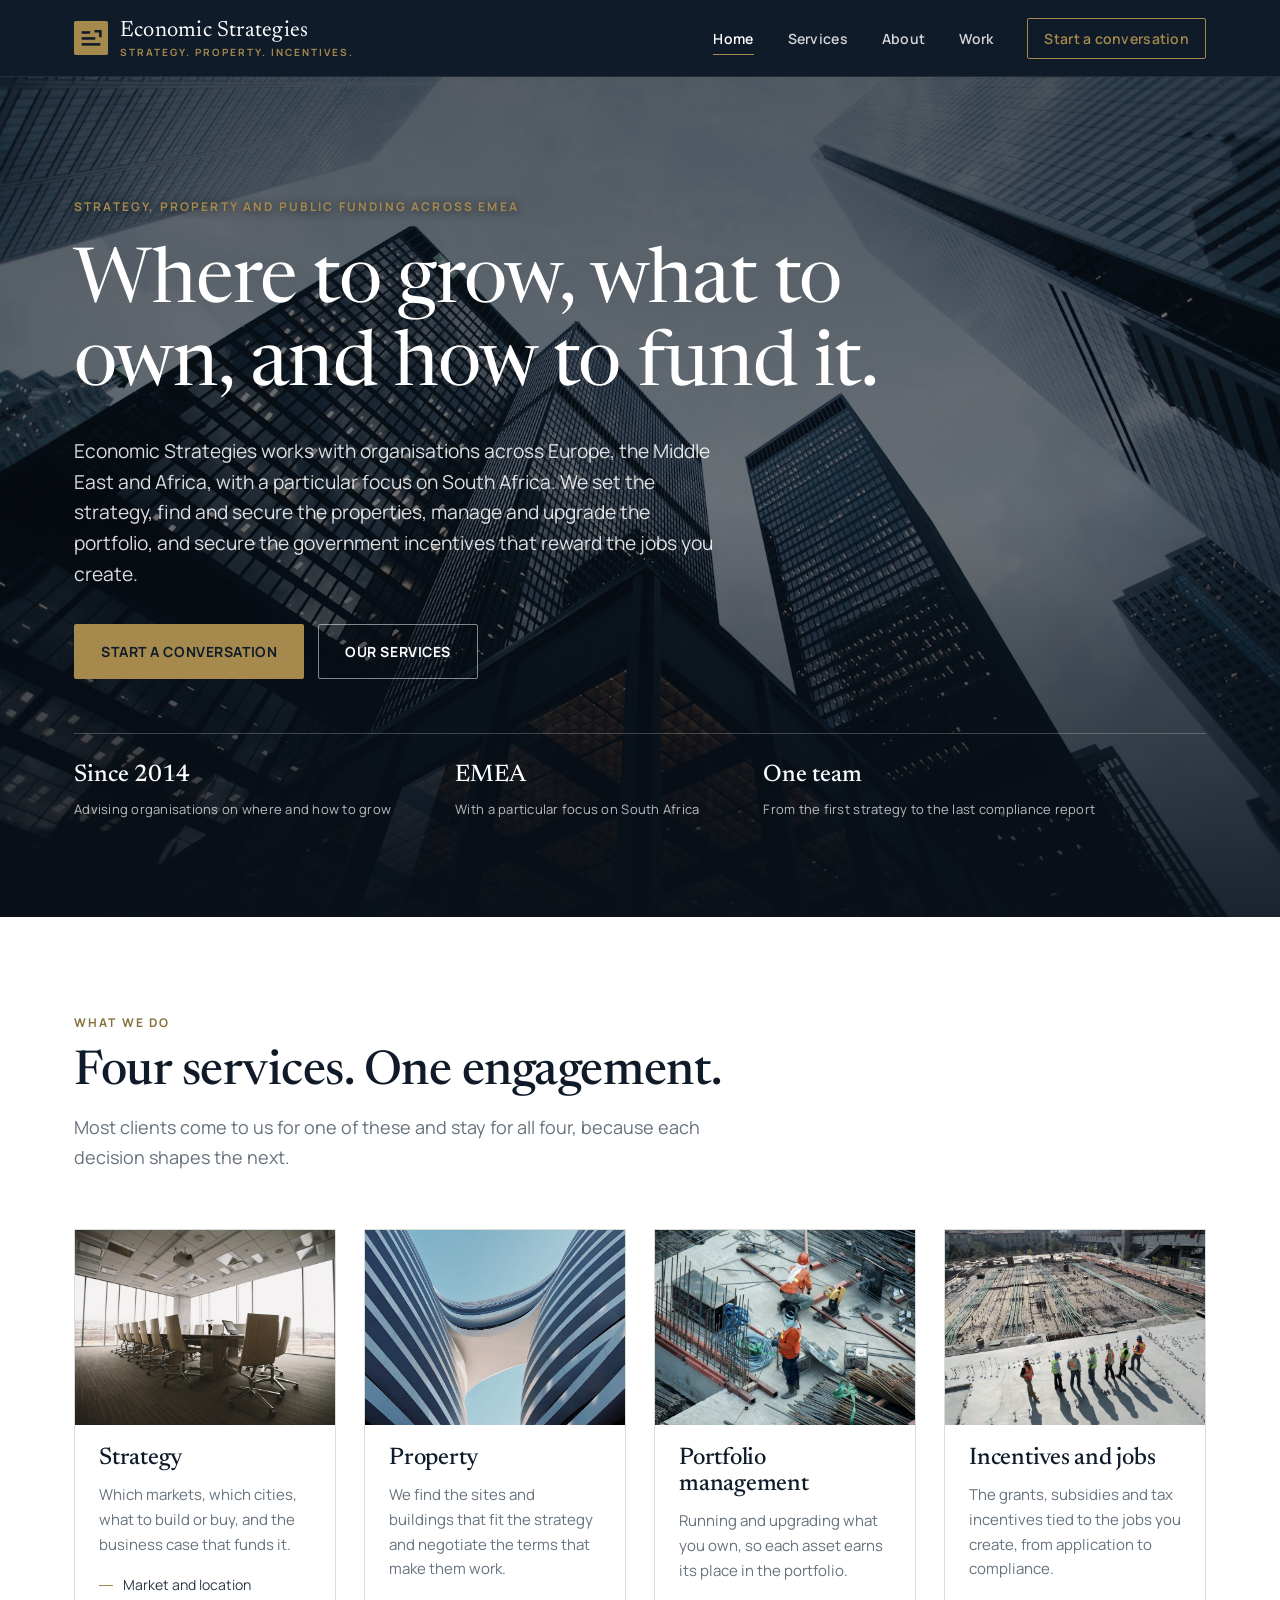
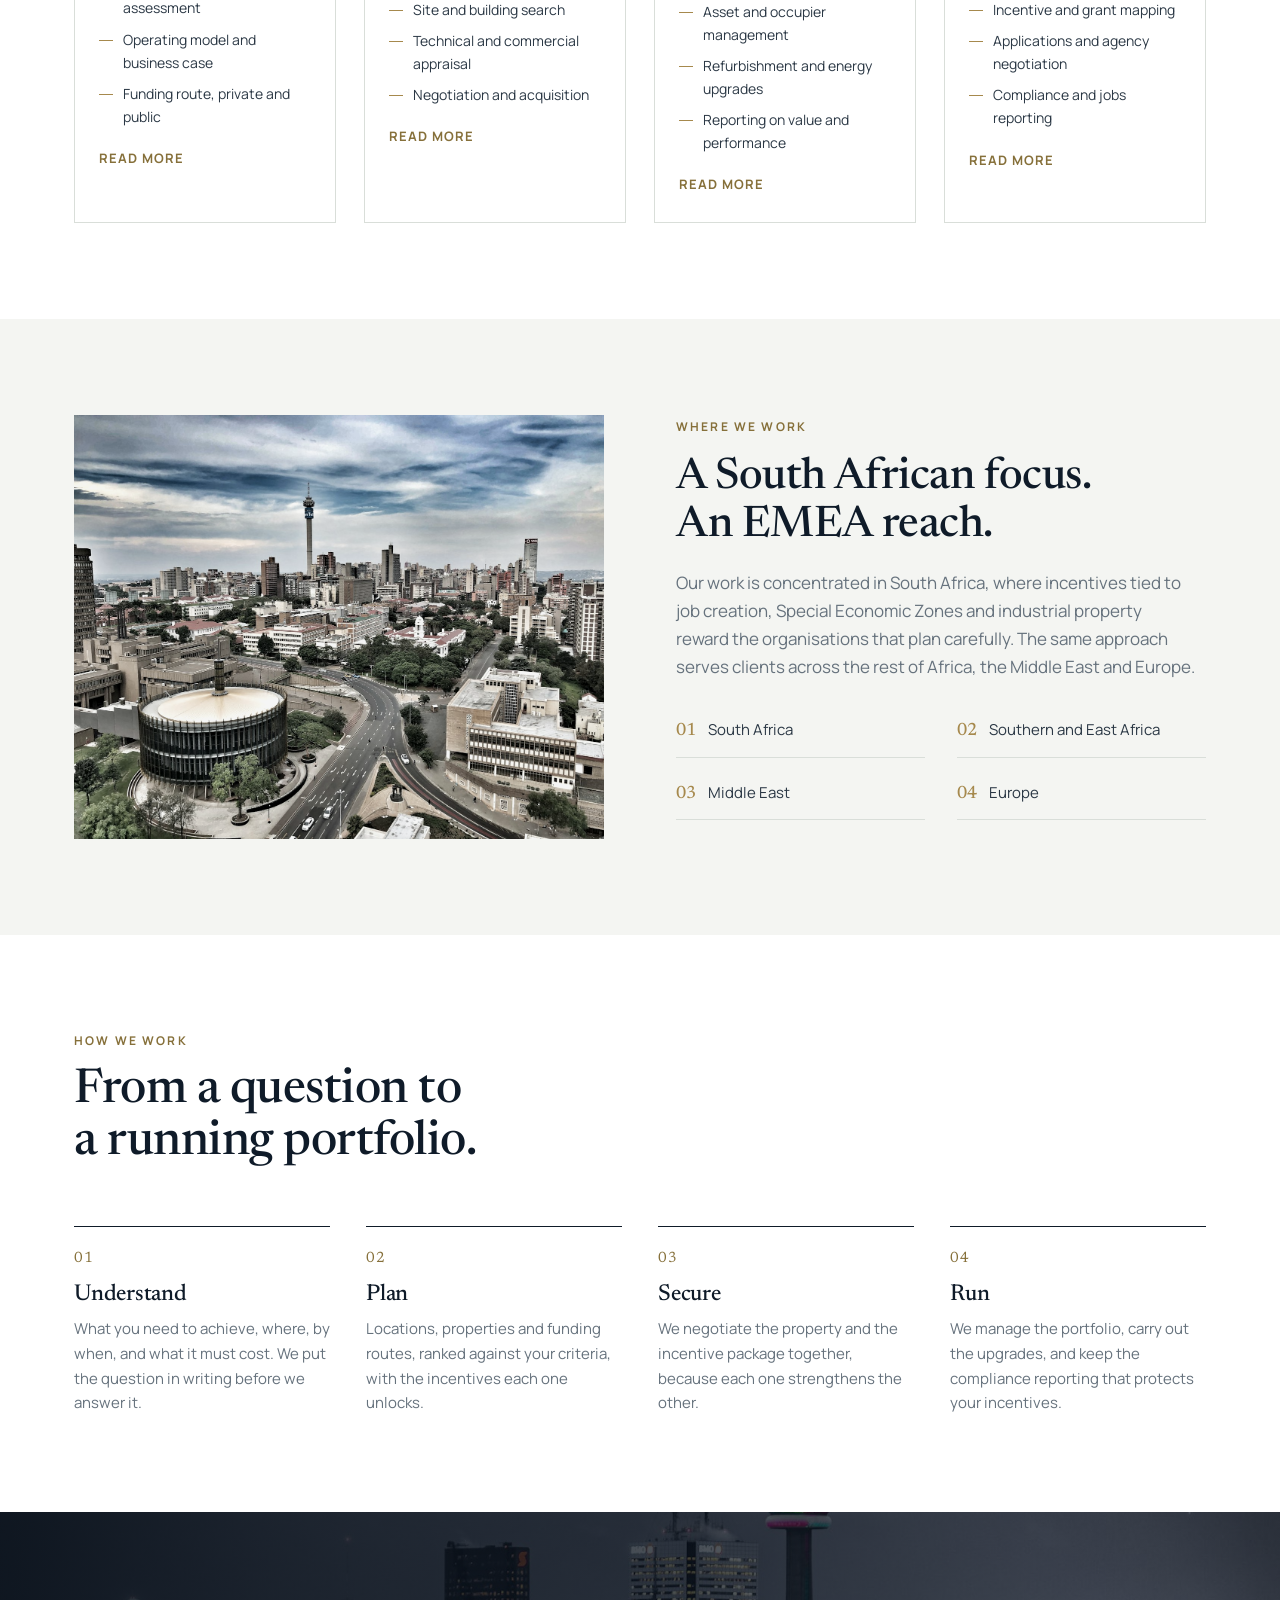
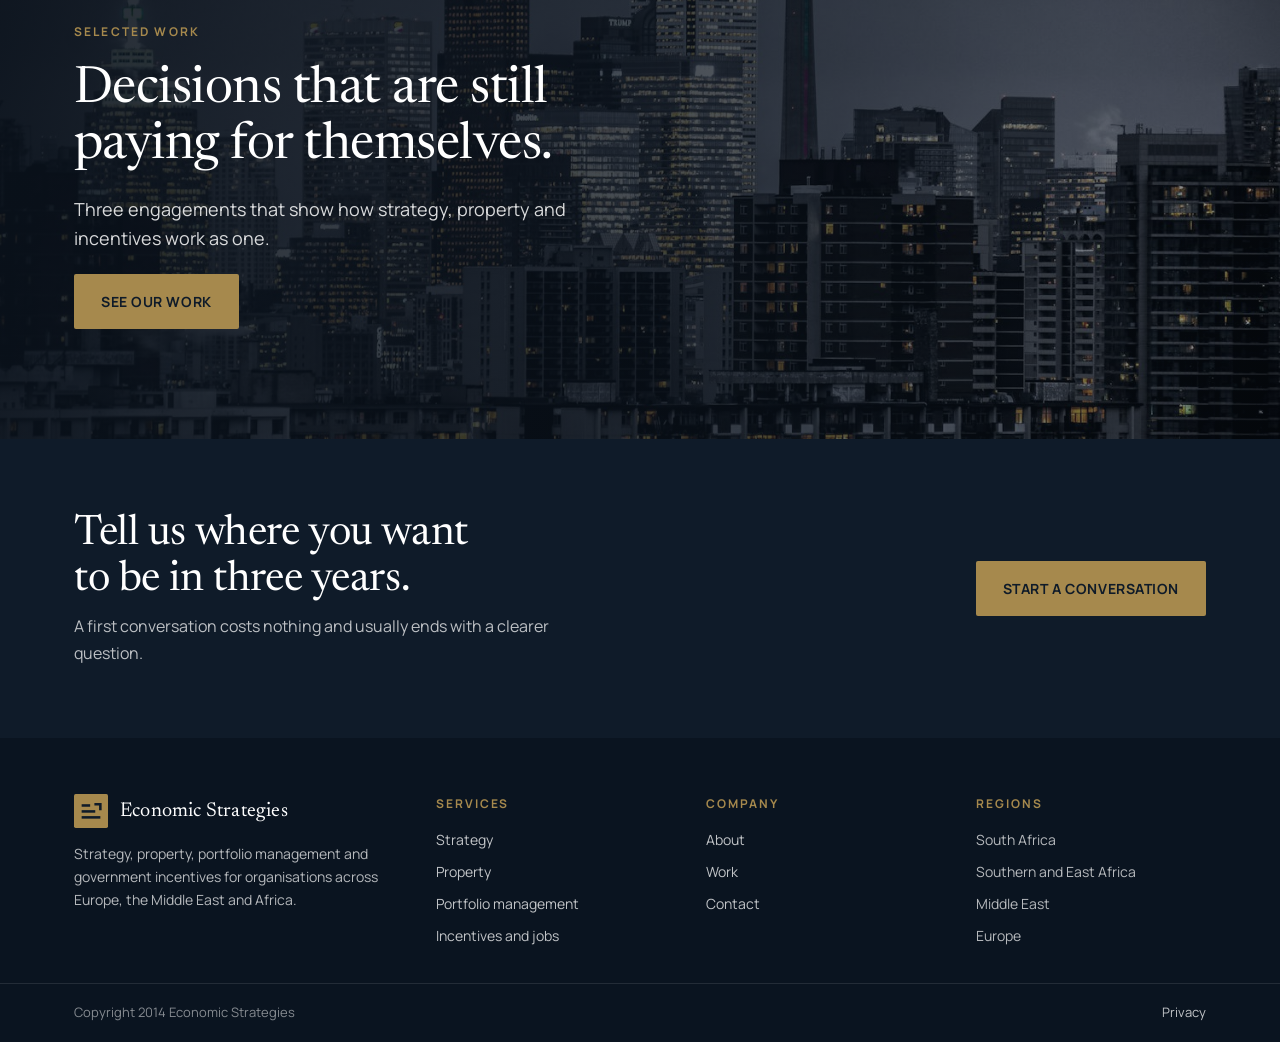
==== index.html @ 6339366f "ECONOMICSTRATEGIES-SITE-1: six-page static Economic Strategies site split from the approved mockup C" ====
<!doctype html>
<html lang="en">
<head>
<meta charset="utf-8">
<meta name="viewport" content="width=device-width, initial-scale=1, viewport-fit=cover">
<title>Economic Strategies</title>
<meta name="description" content="Economic Strategies advises organisations across Europe, the Middle East and Africa on strategy, property, portfolio management and government incentives, with a focus on South Africa.">
<link rel="icon" href="favicon.svg" type="image/svg+xml">
<link rel="preconnect" href="https://fonts.googleapis.com">
<link rel="preconnect" href="https://fonts.gstatic.com" crossorigin>
<link rel="stylesheet" href="https://fonts.googleapis.com/css2?family=Newsreader:opsz,wght@6..72,400;6..72,500&family=Manrope:wght@400;500;600;700&display=swap">
<link rel="stylesheet" href="assets/css/site.css">
</head>
<body>

<svg width="0" height="0" style="position:absolute" aria-hidden="true">
  <symbol id="es-mark" viewBox="0 0 40 40">
    <rect width="40" height="40" rx="2" fill="#A6894D"/>
    <rect x="9" y="26" width="22" height="3" fill="#0F1B29"/>
    <rect x="9" y="19" width="16" height="3" fill="#0F1B29"/>
    <rect x="9" y="12" width="10" height="3" fill="#0F1B29"/>
    <path d="M24 12 L31 12 L31 19" stroke="#0F1B29" stroke-width="3" fill="none"/>
  </symbol>
</svg>

<header class="nav">
  <div class="wrap">
    <a class="brand" href="index.html" aria-label="Economic Strategies home">
      <svg class="mark"><use href="#es-mark"/></svg>
      <span>Economic Strategies<small>Strategy. Property. Incentives.</small></span>
    </a>
    <button class="menu-btn" id="menuBtn" aria-label="Open menu" aria-expanded="false"><svg viewBox="0 0 24 24"><path d="M4 7h16M4 12h16M4 17h16"/></svg></button>
    <ul id="menu">
      <li><a href="index.html" aria-current="page">Home</a></li>
      <li><a href="services.html">Services</a></li>
      <li><a href="about.html">About</a></li>
      <li><a href="work.html">Work</a></li>
      <li class="cta"><a href="contact.html">Start a conversation</a></li>
    </ul>
  </div>
</header>

<main>
<div class="hero">
    <img class="bgimg photo" src="assets/img/hero.jpg" alt="">
    <div class="wrap">
      <span class="eyebrow">Strategy, property and public funding across EMEA</span>
      <h1>Where to grow, what to own, and how to fund it.</h1>
      <p class="lede">Economic Strategies works with organisations across Europe, the Middle East and Africa, with a particular focus on South Africa. We set the strategy, find and secure the properties, manage and upgrade the portfolio, and secure the government incentives that reward the jobs you create.</p>
      <div class="cta">
        <a class="btn btn-brass" href="contact.html">Start a conversation</a>
        <a class="btn btn-ghost" href="services.html">Our services</a>
      </div>
      <div class="facts">
        <div class="fact"><b>Since 2014</b><span>Advising organisations on where and how to grow</span></div>
        <div class="fact"><b>EMEA</b><span>With a particular focus on South Africa</span></div>
        <div class="fact"><b>One team</b><span>From the first strategy to the last compliance report</span></div>
      </div>
    </div>
  </div>

  <section class="band-white">
    <div class="wrap">
      <div class="head">
        <span class="eyebrow">What we do</span>
        <h2>Four services. One engagement.</h2>
        <p>Most clients come to us for one of these and stay for all four, because each decision shapes the next.</p>
      </div>
      <div class="cards">
        <div class="card">
          <div class="ph"><img loading="lazy" class="photo" src="assets/img/boardroom.jpg" alt="An empty boardroom with a long table and city light through the windows"></div>
          <div class="body">
            <h3>Strategy</h3>
            <p>Which markets, which cities, what to build or buy, and the business case that funds it.</p>
            <ul><li>Market and location assessment</li><li>Operating model and business case</li><li>Funding route, private and public</li></ul>
            <a class="more" href="services.html#strategy">Read more</a>
          </div>
        </div>
        <div class="card">
          <div class="ph"><img loading="lazy" class="photo" src="assets/img/facade.jpg" alt="The curved facade of a modern office building against the sky"></div>
          <div class="body">
            <h3>Property</h3>
            <p>We find the sites and buildings that fit the strategy and negotiate the terms that make them work.</p>
            <ul><li>Site and building search</li><li>Technical and commercial appraisal</li><li>Negotiation and acquisition</li></ul>
            <a class="more" href="services.html#property">Read more</a>
          </div>
        </div>
        <div class="card">
          <div class="ph"><img loading="lazy" class="photo" src="assets/img/build.jpg" alt="Workers on a construction site seen from above"></div>
          <div class="body">
            <h3>Portfolio management</h3>
            <p>Running and upgrading what you own, so each asset earns its place in the portfolio.</p>
            <ul><li>Asset and occupier management</li><li>Refurbishment and energy upgrades</li><li>Reporting on value and performance</li></ul>
            <a class="more" href="services.html#portfolio">Read more</a>
          </div>
        </div>
        <div class="card">
          <div class="ph"><img loading="lazy" class="photo" src="assets/img/workers.jpg" alt="A line of workers in safety vests walking across a site"></div>
          <div class="body">
            <h3>Incentives and jobs</h3>
            <p>The grants, subsidies and tax incentives tied to the jobs you create, from application to compliance.</p>
            <ul><li>Incentive and grant mapping</li><li>Applications and agency negotiation</li><li>Compliance and jobs reporting</li></ul>
            <a class="more" href="services.html#incentives">Read more</a>
          </div>
        </div>
      </div>
    </div>
  </section>

  <section>
    <div class="wrap">
      <div class="row">
        <div class="ph"><img loading="lazy" class="photo" src="assets/img/joburg.jpg" alt="The Johannesburg skyline under a cloudy sky"></div>
        <div class="txt">
          <span class="eyebrow">Where we work</span>
          <h2>A South African focus. An EMEA reach.</h2>
          <p>Our work is concentrated in South Africa, where incentives tied to job creation, Special Economic Zones and industrial property reward the organisations that plan carefully. The same approach serves clients across the rest of Africa, the Middle East and Europe.</p>
          <ul class="regions">
            <li><b>01</b> South Africa</li>
            <li><b>02</b> Southern and East Africa</li>
            <li><b>03</b> Middle East</li>
            <li><b>04</b> Europe</li>
          </ul>
        </div>
      </div>
    </div>
  </section>

  <section class="band-white">
    <div class="wrap">
      <div class="head">
        <span class="eyebrow">How we work</span>
        <h2>From a question to a running portfolio.</h2>
      </div>
      <ol class="steps">
        <li><h3>Understand</h3><p>What you need to achieve, where, by when, and what it must cost. We put the question in writing before we answer it.</p></li>
        <li><h3>Plan</h3><p>Locations, properties and funding routes, ranked against your criteria, with the incentives each one unlocks.</p></li>
        <li><h3>Secure</h3><p>We negotiate the property and the incentive package together, because each one strengthens the other.</p></li>
        <li><h3>Run</h3><p>We manage the portfolio, carry out the upgrades, and keep the compliance reporting that protects your incentives.</p></li>
      </ol>
    </div>
  </section>

  <div class="photoband">
    <img loading="lazy" class="bgimg photo" src="assets/img/dusk.jpg" alt="">
    <div class="wrap">
      <span class="eyebrow">Selected work</span>
      <h2>Decisions that are still paying for themselves.</h2>
      <p>Three engagements that show how strategy, property and incentives work as one.</p>
      <div><a class="btn btn-brass" href="work.html">See our work</a></div>
    </div>
  </div>

  <div class="closer">
    <div class="wrap">
      <div>
        <h2>Tell us where you want to be in three years.</h2>
        <p>A first conversation costs nothing and usually ends with a clearer question.</p>
      </div>
      <a class="btn btn-brass" href="contact.html">Start a conversation</a>
    </div>
  </div>
</main>

<footer>
  <div class="wrap">
    <div>
      <a class="brand" href="index.html"><svg class="mark"><use href="#es-mark"/></svg><span>Economic Strategies</span></a>
      <p style="max-width:320px;font-size:14px">Strategy, property, portfolio management and government incentives for organisations across Europe, the Middle East and Africa.</p>
    </div>
    <div><h4>Services</h4><ul><li><a href="services.html#strategy">Strategy</a></li><li><a href="services.html#property">Property</a></li><li><a href="services.html#portfolio">Portfolio management</a></li><li><a href="services.html#incentives">Incentives and jobs</a></li></ul></div>
    <div><h4>Company</h4><ul><li><a href="about.html">About</a></li><li><a href="work.html">Work</a></li><li><a href="contact.html">Contact</a></li></ul></div>
    <div><h4>Regions</h4><ul><li>South Africa</li><li>Southern and East Africa</li><li>Middle East</li><li>Europe</li></ul></div>
  </div>
  <div class="legal"><div class="wrap"><span>Copyright 2014 Economic Strategies</span><a href="privacy.html">Privacy</a></div></div>
</footer>

<script src="assets/js/site.js"></script>
</body>
</html>
---- assets/css/site.css ----
/* Layout: EcoStrata rhythm rebuilt for a consultancy. Dark photographic hero, four-card service row, alternating photo and text rows, full-bleed photo bands, one closer, quiet footer. Single committed light look: ink, stone, brass. */
:root{
  --ink:#0F1B29; --ink-2:#182738; --paper:#F4F5F2; --white:#FFFFFF;
  --text:#2B3845; --muted:#66727D; --line:#D9DED9;
  --brass:#A6894D; --brass-deep:#86703A; --brass-soft:#EFE7D3;
  --shade:rgba(10,18,28,.58);
  --display:'Newsreader',Georgia,'Times New Roman',serif;
  --body:'Manrope',ui-sans-serif,system-ui,'Segoe UI',Arial,sans-serif;
  --wrap:1180px; --r:6px;
  color-scheme:light;
}
*{box-sizing:border-box}
[hidden]{display:none!important}
html{scroll-behavior:smooth}
body{margin:0;background:var(--paper);color:var(--text);font-family:var(--body);font-size:16px;line-height:1.65;-webkit-font-smoothing:antialiased;overflow-x:hidden}
h1,h2,h3{font-family:var(--display);color:var(--ink);line-height:1.1;margin:0;text-wrap:balance;font-weight:500;letter-spacing:-.01em}
p{margin:0}
a{color:inherit}
img{max-width:100%;display:block}
.wrap{max-width:var(--wrap);margin-inline:auto;padding-left:max(24px,env(safe-area-inset-left,0px));padding-right:max(24px,env(safe-area-inset-right,0px))}
.eyebrow{font-size:12px;letter-spacing:.18em;text-transform:uppercase;font-weight:700;color:var(--brass-deep)}
.btn{display:inline-flex;align-items:center;gap:10px;font-weight:700;font-size:14px;letter-spacing:.04em;text-transform:uppercase;padding:15px 26px;border-radius:2px;border:1px solid transparent;cursor:pointer;text-decoration:none;transition:background .15s ease,color .15s ease,border-color .15s ease;font-family:var(--body)}
.btn-brass{background:var(--brass);color:var(--ink)}
.btn-brass:hover{background:#B8994F}
.btn-ghost{background:transparent;color:#fff;border-color:rgba(255,255,255,.5)}
.btn-ghost:hover{border-color:#fff}
.btn-ink{background:var(--ink);color:#fff}
.btn-ink:hover{background:var(--ink-2)}
.btn:focus-visible,button:focus-visible,input:focus-visible,textarea:focus-visible,a:focus-visible{outline:3px solid var(--brass);outline-offset:3px}
/* every photo on the site takes one grade so twelve sources read as one shoot */
.photo{filter:saturate(.62) contrast(1.04) brightness(.96)}
.bgimg{position:absolute;inset:0;width:100%;height:100%;object-fit:cover;z-index:0;max-width:none}

/* nav */
body::before{content:"";position:fixed;inset:0 0 auto;height:env(safe-area-inset-top,0px);z-index:40;background:var(--ink)}
.nav{position:sticky;top:env(safe-area-inset-top,0px);z-index:30;background:var(--ink);color:#fff;border-bottom:1px solid rgba(255,255,255,.08)}
.nav .wrap{display:flex;align-items:center;justify-content:space-between;height:76px;gap:20px}
.brand{display:flex;align-items:center;gap:12px;color:#fff;text-decoration:none;font-family:var(--display);font-size:22px;letter-spacing:.01em;line-height:1}
.brand .mark{width:34px;height:34px;flex:none}
.brand small{display:block;font-family:var(--body);font-size:10px;letter-spacing:.2em;text-transform:uppercase;color:var(--brass);margin-top:5px;font-weight:700}
.nav ul{display:flex;gap:34px;list-style:none;margin:0;padding:0;align-items:center}
.nav ul a{color:rgba(255,255,255,.82);text-decoration:none;font-size:14px;font-weight:600;letter-spacing:.02em;padding-block:6px;border-bottom:1px solid transparent}
.nav ul a:hover{color:#fff}
.nav ul a[aria-current="page"]{color:#fff;border-bottom-color:var(--brass)}
.nav ul .cta a{border:1px solid var(--brass);color:var(--brass);padding:10px 16px;border-radius:2px}
.nav ul .cta a:hover{background:var(--brass);color:var(--ink)}
.menu-btn{display:none;background:none;border:0;color:#fff;cursor:pointer;padding:8px}
.menu-btn svg{width:26px;height:26px;stroke:currentColor;fill:none;stroke-width:2;stroke-linecap:round}

/* hero */
.hero{position:relative;color:#fff;background:var(--ink);overflow:hidden}
.hero::before{content:"";position:absolute;inset:0;z-index:1;background:linear-gradient(180deg,rgba(10,18,28,.66) 0%,rgba(10,18,28,.58) 50%,rgba(10,18,28,.88) 100%)}
.hero .wrap{position:relative;z-index:2;padding-block:120px 96px;display:flex;flex-direction:column;align-items:flex-start;gap:26px;max-width:var(--wrap)}
.hero .eyebrow{color:var(--brass);text-shadow:0 1px 8px rgba(10,18,28,.8)}
.hero h1{color:#fff;font-size:clamp(40px,6vw,76px);max-width:880px;font-weight:400}
.hero .lede{font-size:clamp(17px,1.5vw,20px);color:rgba(255,255,255,.86);max-width:640px;line-height:1.6}
.hero .cta{display:flex;gap:14px;flex-wrap:wrap;margin-top:8px}
.hero.small .wrap{padding-block:88px 72px}
.hero.small h1{font-size:clamp(36px,4.6vw,58px)}
.facts{display:flex;gap:0;flex-wrap:wrap;margin-top:28px;border-top:1px solid rgba(255,255,255,.22);width:100%}
.fact{padding:22px 32px 0 0;margin-right:32px;display:flex;flex-direction:column;gap:4px}
.fact b{font-family:var(--display);font-size:24px;font-weight:500;color:#fff}
.fact span{font-size:13px;color:rgba(255,255,255,.72);letter-spacing:.02em}

/* sections */
section{padding-block:96px}
.head{max-width:760px;margin:0 0 56px;display:flex;flex-direction:column;gap:14px}
.head.center{text-align:center;margin-inline:auto}
.head h2{font-size:clamp(32px,3.8vw,48px)}
.head p{color:var(--muted);font-size:18px;max-width:640px}
.head.center p{margin-inline:auto}
.cards{display:grid;grid-template-columns:repeat(4,minmax(0,1fr));gap:28px}
.card{display:flex;flex-direction:column;gap:14px;min-width:0;background:var(--white);border:1px solid var(--line)}
.card .ph{aspect-ratio:4/3;overflow:hidden;background:var(--line)}
.card .ph img{width:100%;height:100%;object-fit:cover;transition:transform .6s ease}
.card:hover .ph img{transform:scale(1.04)}
.card .body{padding:6px 24px 26px;display:flex;flex-direction:column;gap:12px}
.card h3{font-size:24px}
.card p{color:var(--muted);font-size:15px}
.card ul{margin:4px 0 0;padding:0;list-style:none;display:flex;flex-direction:column;gap:8px;font-size:14px;color:var(--text)}
.card li{display:flex;gap:10px;align-items:flex-start}
.card li::before{content:"";width:14px;height:1px;background:var(--brass);flex:none;margin-top:12px}
.card .more{font-size:13px;font-weight:700;letter-spacing:.08em;text-transform:uppercase;color:var(--brass-deep);text-decoration:none;margin-top:auto;padding-top:8px}

.band-white{background:var(--white)}
.row[id]{scroll-margin-top:100px}
.band-ink{background:var(--ink);color:rgba(255,255,255,.86)}
.band-ink h2,.band-ink h3{color:#fff}
.band-ink .eyebrow{color:var(--brass)}
.row{display:grid;grid-template-columns:1fr 1fr;gap:72px;align-items:center}
.row + .row{margin-top:96px}
.row .ph{overflow:hidden;aspect-ratio:5/4;background:var(--line)}
.row .ph img{width:100%;height:100%;object-fit:cover}
.row .txt{display:flex;flex-direction:column;gap:18px;min-width:0}
.row h2{font-size:clamp(30px,3.4vw,44px)}
.row p{color:var(--muted);font-size:17px;max-width:520px}
.band-ink .row p{color:rgba(255,255,255,.78)}
.row.flip .ph{order:2}
.regions{display:grid;grid-template-columns:repeat(2,minmax(0,1fr));gap:12px 32px;margin-top:8px;padding:0;list-style:none}
.regions li{display:flex;gap:12px;align-items:baseline;font-size:15px;color:var(--text);border-bottom:1px solid var(--line);padding-block:10px}
.band-ink .regions li{color:rgba(255,255,255,.9);border-bottom-color:rgba(255,255,255,.14)}
.regions li b{font-family:var(--display);font-size:18px;font-weight:500;color:var(--brass)}

/* photo band */
.photoband{position:relative;color:#fff;overflow:hidden;background:var(--ink)}
.photoband::before{content:"";position:absolute;inset:0;z-index:1;background:linear-gradient(90deg,rgba(10,18,28,.9) 0%,rgba(10,18,28,.72) 55%,rgba(10,18,28,.4) 100%)}
.photoband .wrap{position:relative;z-index:2;padding-block:110px;display:flex;flex-direction:column;gap:20px;max-width:var(--wrap)}
.photoband h2{color:#fff;font-size:clamp(32px,4vw,52px);max-width:720px;font-weight:400}
.photoband p{color:rgba(255,255,255,.84);font-size:18px;max-width:560px}
.photoband .eyebrow{color:var(--brass)}

/* process */
.steps{list-style:none;margin:0;padding:0;display:grid;grid-template-columns:repeat(4,minmax(0,1fr));gap:36px;counter-reset:s}
.steps li{counter-increment:s;display:flex;flex-direction:column;gap:10px;border-top:1px solid var(--ink);padding-top:20px;min-width:0}
.steps li::before{content:"0" counter(s);font-family:var(--display);font-size:15px;color:var(--brass-deep);letter-spacing:.06em}
.steps h3{font-size:23px}
.steps p{color:var(--muted);font-size:15px}

/* case studies */
.work{display:grid;grid-template-columns:repeat(3,minmax(0,1fr));gap:28px}
.case{display:flex;flex-direction:column;gap:0;background:var(--white);border:1px solid var(--line);min-width:0}
.case .ph{aspect-ratio:3/2;overflow:hidden;position:relative}
.case .ph img{width:100%;height:100%;object-fit:cover}
.case .body{padding:22px 24px 26px;display:flex;flex-direction:column;gap:10px}
.case .tags{display:flex;gap:8px;flex-wrap:wrap}
.tag{font-size:11px;letter-spacing:.12em;text-transform:uppercase;font-weight:700;color:var(--brass-deep);background:var(--brass-soft);padding:5px 9px;border-radius:2px}
.case h3{font-size:22px}
.case p{color:var(--muted);font-size:15px}
.case .out{display:grid;grid-template-columns:1fr 1fr;gap:12px;border-top:1px solid var(--line);padding-top:14px;margin-top:6px}
.case .out b{display:block;font-family:var(--display);font-size:22px;font-weight:500;color:var(--ink);line-height:1.1}
.case .out span{font-size:12.5px;color:var(--muted)}
.illus{position:absolute;top:12px;left:12px;z-index:2;font-size:11px;letter-spacing:.1em;text-transform:uppercase;font-weight:700;color:var(--ink);background:rgba(255,255,255,.92);padding:6px 10px;border-radius:2px}

/* values + team */
.values{display:grid;grid-template-columns:repeat(3,minmax(0,1fr));gap:36px}
.values div{display:flex;flex-direction:column;gap:10px;border-top:1px solid var(--ink);padding-top:20px;min-width:0}
.values h3{font-size:24px}
.values p{color:var(--muted);font-size:15px}
.team{display:grid;grid-template-columns:repeat(3,minmax(0,1fr));gap:28px}
.person{display:flex;flex-direction:column;gap:12px;min-width:0}
.person .ph{aspect-ratio:4/5;background:var(--ink-2);display:grid;place-items:center;color:var(--brass);font-family:var(--display);font-size:44px}
.person b{font-family:var(--display);font-size:21px;font-weight:500;color:var(--ink)}
.person span{font-size:14px;color:var(--muted)}
.tbc{border:1px dashed var(--brass);color:var(--brass-deep);background:var(--brass-soft);padding:10px 14px;font-size:13px;border-radius:2px;display:inline-block}

/* contact */
.contact{display:grid;grid-template-columns:1fr 1fr;gap:72px;align-items:start}
.contact > *{min-width:0}
.panel{background:var(--white);border:1px solid var(--line);padding:34px}
.field{display:flex;flex-direction:column;gap:7px;margin-bottom:16px;min-width:0}
.field label{font-size:12.5px;font-weight:700;letter-spacing:.08em;text-transform:uppercase;color:var(--ink)}
.field input,.field textarea{font:inherit;font-size:15px;padding:13px 14px;border:1px solid #C9D0CC;border-radius:2px;background:#fff;color:var(--text);width:100%}
.field textarea{min-height:120px;resize:vertical}
.two{display:grid;grid-template-columns:1fr 1fr;gap:14px}
.formmsg{font-size:14px;margin-top:14px;color:var(--brass-deep);font-weight:600}
.details{display:flex;flex-direction:column;gap:28px}
.detail{display:flex;flex-direction:column;gap:6px;border-top:1px solid var(--line);padding-top:16px}
.detail .eyebrow{color:var(--brass-deep)}
.detail b{font-family:var(--display);font-size:22px;font-weight:500;color:var(--ink)}
.detail span{color:var(--muted);font-size:15px}

/* closer + footer */
.closer{background:var(--ink);color:#fff}
.closer .wrap{display:flex;align-items:center;justify-content:space-between;gap:32px;flex-wrap:wrap;padding-block:72px}
.closer h2{color:#fff;font-size:clamp(28px,3.4vw,42px);max-width:600px;font-weight:400}
.closer p{color:rgba(255,255,255,.72);font-size:16px;max-width:520px;margin-top:10px}
footer{background:#0A1420;color:rgba(255,255,255,.7);font-size:14px}
footer .wrap{display:grid;grid-template-columns:1.4fr 1fr 1fr 1fr;gap:40px;padding-block:56px 36px}
footer h4{margin:0 0 14px;font-size:12px;letter-spacing:.16em;text-transform:uppercase;color:var(--brass);font-weight:700}
footer ul{list-style:none;margin:0;padding:0;display:flex;flex-direction:column;gap:9px}
footer a{color:rgba(255,255,255,.75);text-decoration:none}
footer a:hover{color:#fff}
footer .brand{font-size:20px;margin-bottom:14px}
footer .legal{border-top:1px solid rgba(255,255,255,.1);padding-block:18px;display:flex;justify-content:space-between;gap:16px;flex-wrap:wrap;font-size:13px;color:rgba(255,255,255,.5)}
footer .legal .wrap{width:100%;display:flex;justify-content:space-between;gap:16px;flex-wrap:wrap;padding-block:0}

/* pages */
@media (prefers-reduced-motion:reduce){html{scroll-behavior:auto}.card .ph img{transition:none}}
@media (max-width:1000px){
  .cards{grid-template-columns:repeat(2,minmax(0,1fr))}
  .steps,.work,.values,.team{grid-template-columns:repeat(2,minmax(0,1fr))}
  footer .wrap{grid-template-columns:1fr 1fr}
}
@media (max-width:760px){
  .nav ul{display:none;position:absolute;left:0;right:0;top:76px;background:var(--ink);flex-direction:column;gap:0;padding:12px 24px 20px;border-bottom:1px solid rgba(255,255,255,.1)}
  .nav ul.open{display:flex}
  .nav ul li{padding-block:10px;border-bottom:1px solid rgba(255,255,255,.08)}
  .nav ul .cta{border-bottom:0;padding-top:16px}
  .menu-btn{display:block}
  section{padding-block:64px}
  .hero .wrap{padding-block:84px 64px}
  .cards,.steps,.work,.values,.team,.contact,.row,.regions{grid-template-columns:1fr}
  .row{gap:28px}
  .row.flip .ph{order:0}
  .row + .row{margin-top:56px}
  .two{grid-template-columns:1fr}
  footer .wrap{grid-template-columns:1fr}
  .fact{padding-right:0;margin-right:0;width:100%;padding-top:16px}
  .facts{gap:0}
  .wrap{padding-left:max(16px,env(safe-area-inset-left,0px));padding-right:max(16px,env(safe-area-inset-right,0px))}
}
.prose{max-width:720px;display:flex;flex-direction:column;gap:18px}
.prose h2{font-size:clamp(24px,2.6vw,32px);margin-top:14px}
.prose p,.prose li{color:var(--text);font-size:16px}
.prose ul{margin:0;padding-left:20px;display:flex;flex-direction:column;gap:6px}
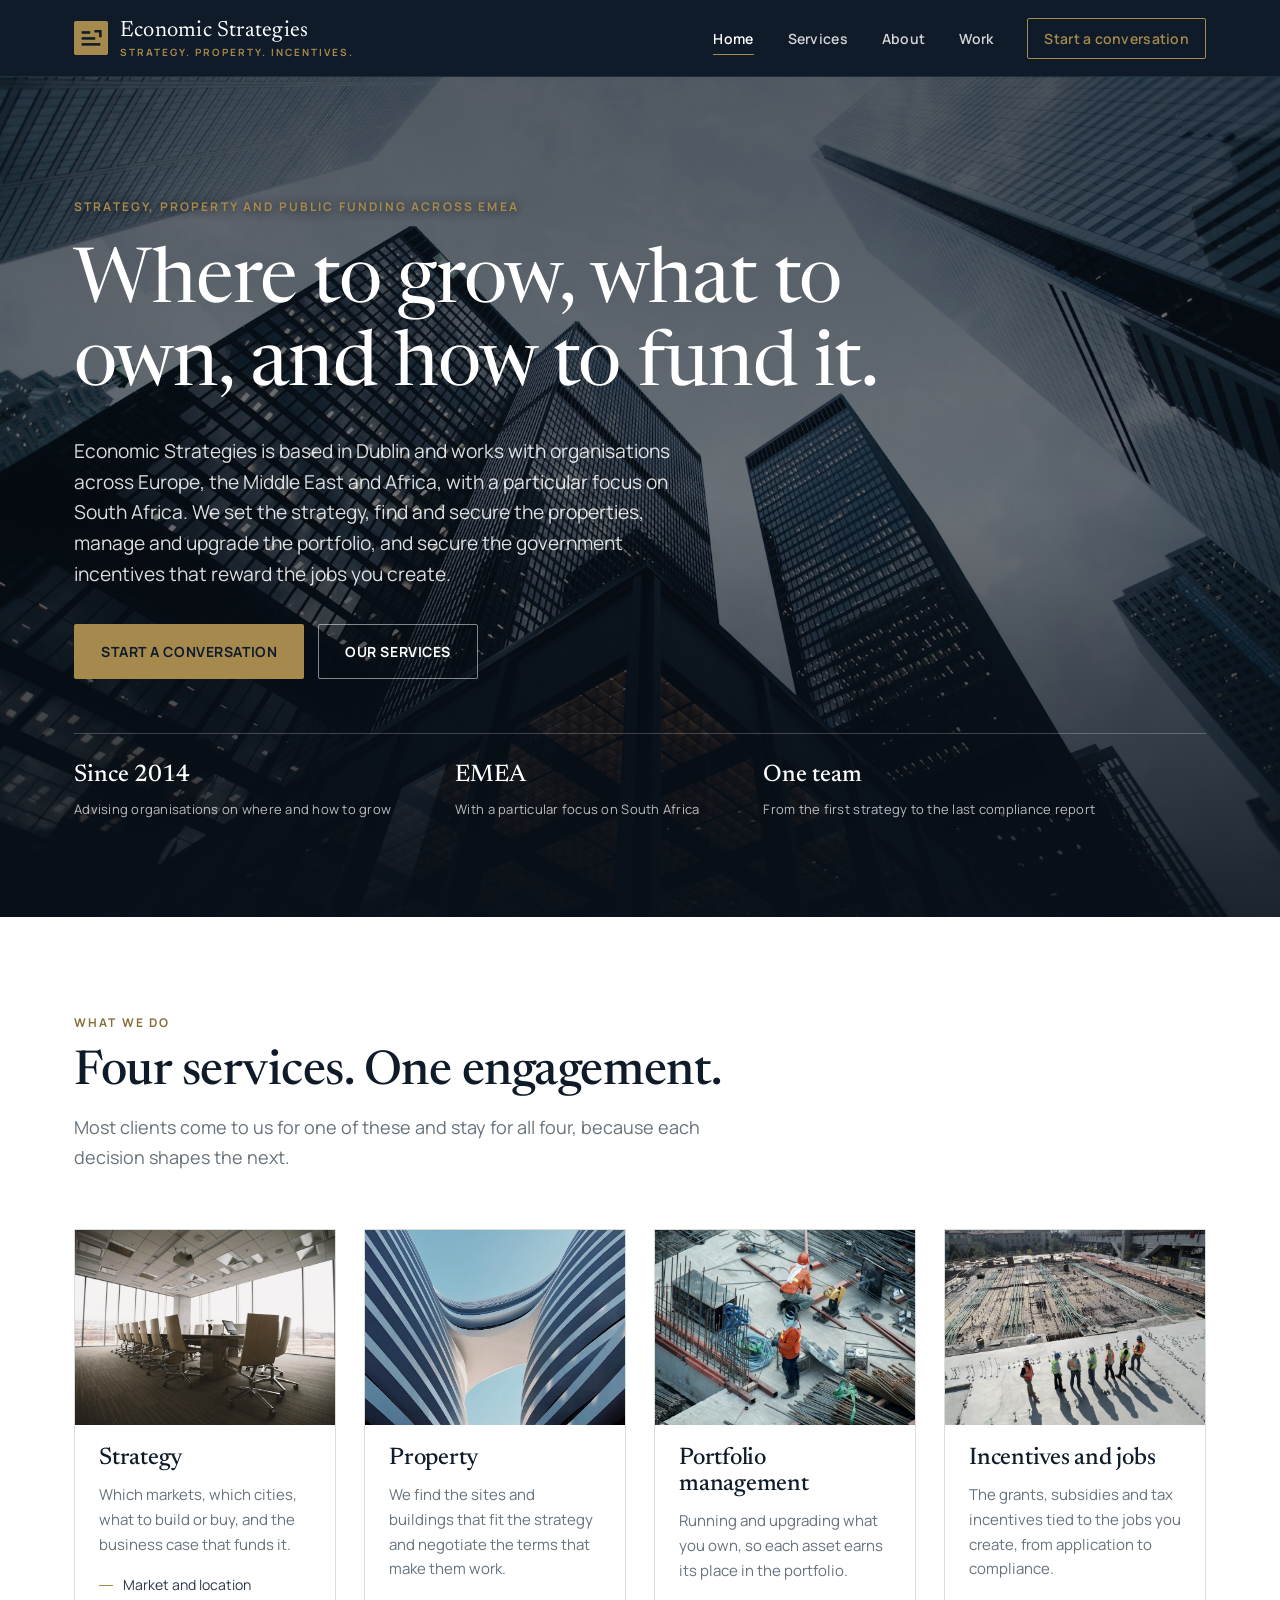
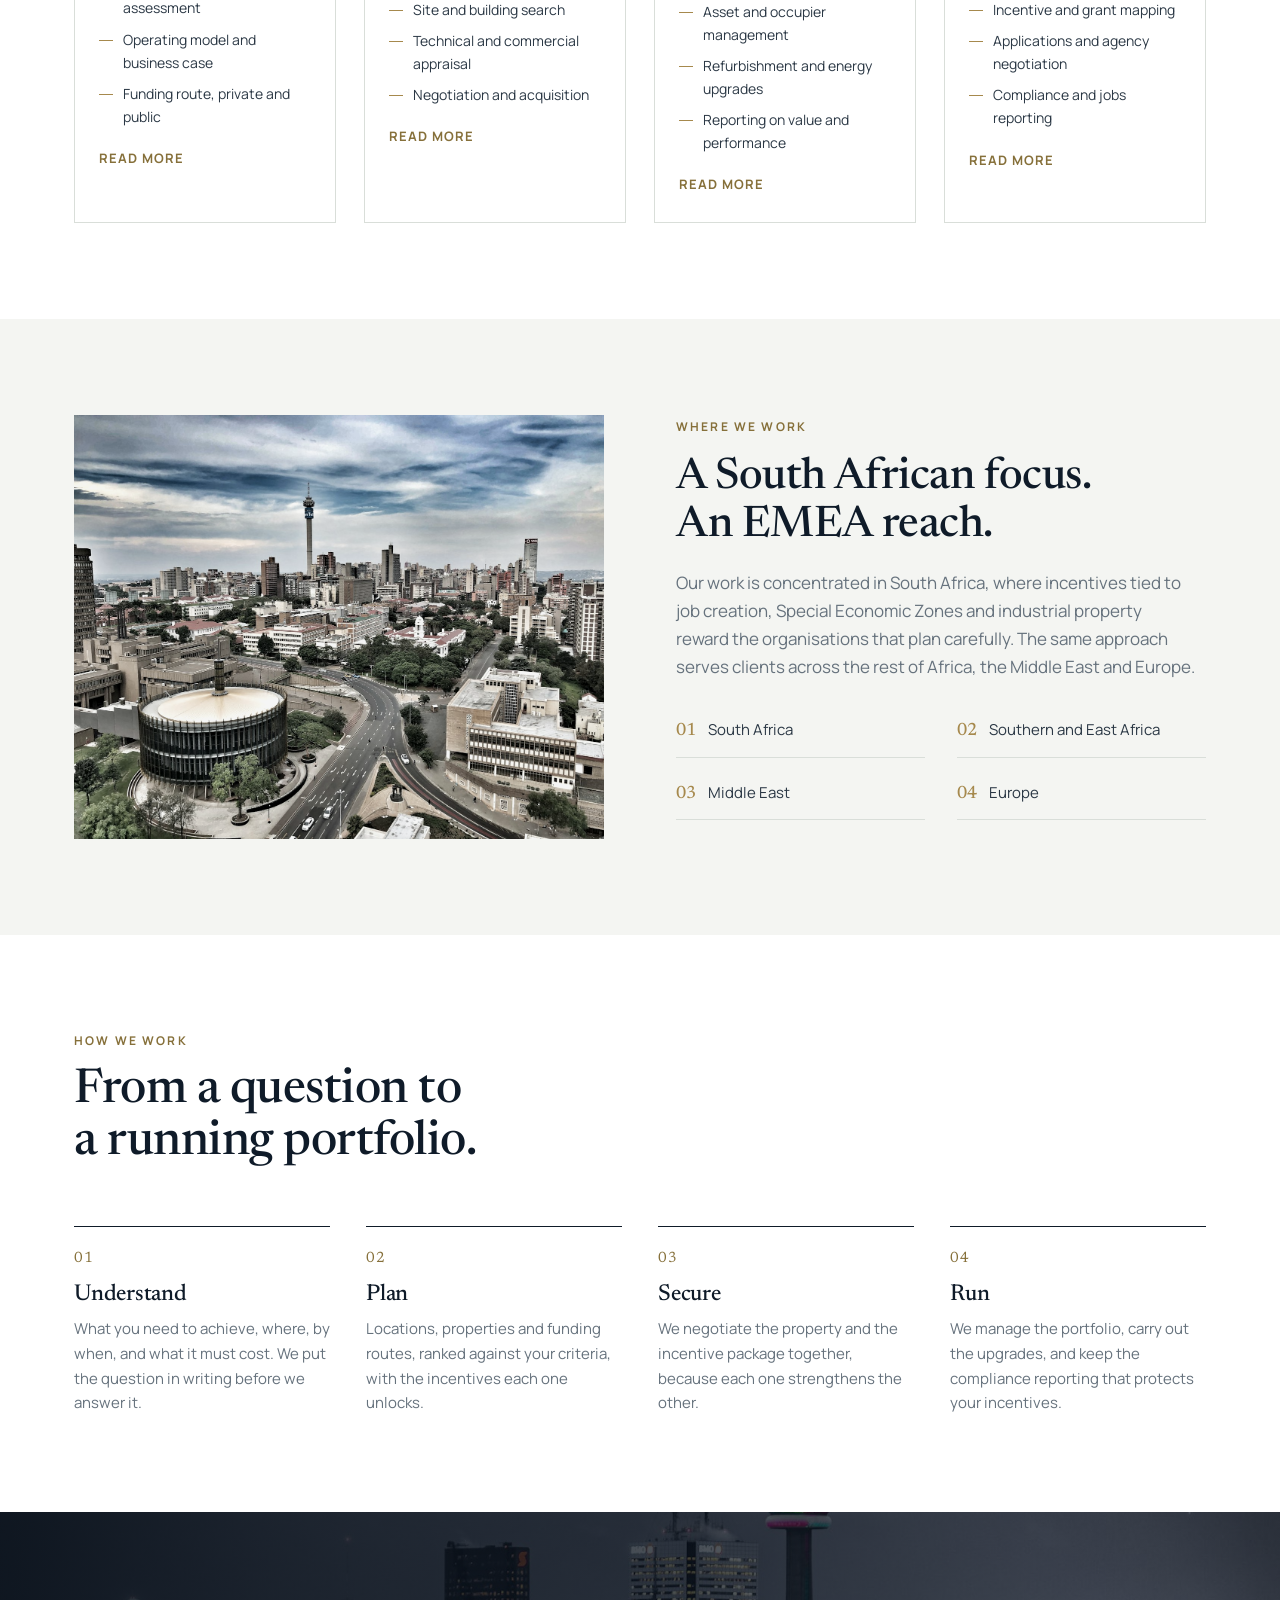
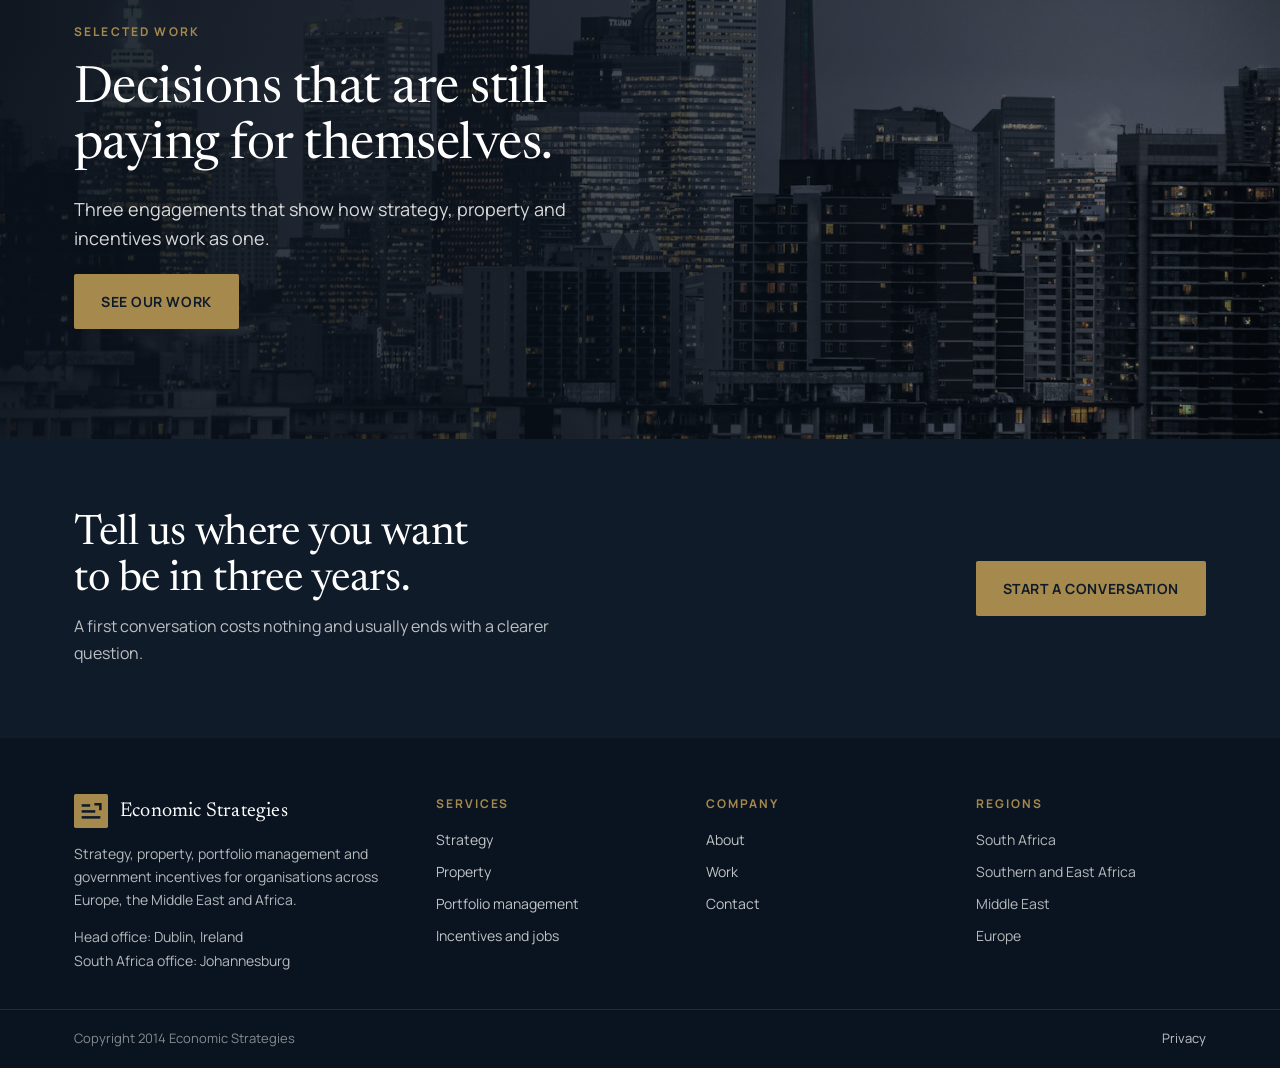
==== commit e713283c: "Dublin head office: 51 Bracken Road, Sandyford Business Park, Dublin 18, D18 CV48, Ireland Contact p" ====
--- a/index.html
+++ b/index.html
@@ -10,6 +10,21 @@
 <link rel="preconnect" href="https://fonts.gstatic.com" crossorigin>
 <link rel="stylesheet" href="https://fonts.googleapis.com/css2?family=Newsreader:opsz,wght@6..72,400;6..72,500&family=Manrope:wght@400;500;600;700&display=swap">
 <link rel="stylesheet" href="assets/css/site.css">
+<script type="application/ld+json">
+{
+  "@context": "https://schema.org",
+  "@type": "Organization",
+  "name": "Economic Strategies",
+  "url": "https://economicstrategies.net/",
+  "address": {
+    "@type": "PostalAddress",
+    "streetAddress": "51 Bracken Road, Sandyford Business Park",
+    "addressLocality": "Dublin 18",
+    "postalCode": "D18 CV48",
+    "addressCountry": "IE"
+  }
+}
+</script>
 </head>
 <body>
 
@@ -46,7 +61,7 @@
     <div class="wrap">
       <span class="eyebrow">Strategy, property and public funding across EMEA</span>
       <h1>Where to grow, what to own, and how to fund it.</h1>
-      <p class="lede">Economic Strategies works with organisations across Europe, the Middle East and Africa, with a particular focus on South Africa. We set the strategy, find and secure the properties, manage and upgrade the portfolio, and secure the government incentives that reward the jobs you create.</p>
+      <p class="lede">Economic Strategies is based in Dublin and works with organisations across Europe, the Middle East and Africa, with a particular focus on South Africa. We set the strategy, find and secure the properties, manage and upgrade the portfolio, and secure the government incentives that reward the jobs you create.</p>
       <div class="cta">
         <a class="btn btn-brass" href="contact.html">Start a conversation</a>
         <a class="btn btn-ghost" href="services.html">Our services</a>
@@ -167,6 +182,7 @@
     <div>
       <a class="brand" href="index.html"><svg class="mark"><use href="#es-mark"/></svg><span>Economic Strategies</span></a>
       <p style="max-width:320px;font-size:14px">Strategy, property, portfolio management and government incentives for organisations across Europe, the Middle East and Africa.</p>
+      <p class="offices">Head office: Dublin, Ireland<br>South Africa office: Johannesburg</p>
     </div>
     <div><h4>Services</h4><ul><li><a href="services.html#strategy">Strategy</a></li><li><a href="services.html#property">Property</a></li><li><a href="services.html#portfolio">Portfolio management</a></li><li><a href="services.html#incentives">Incentives and jobs</a></li></ul></div>
     <div><h4>Company</h4><ul><li><a href="about.html">About</a></li><li><a href="work.html">Work</a></li><li><a href="contact.html">Contact</a></li></ul></div>
--- a/assets/css/site.css
+++ b/assets/css/site.css
@@ -129,19 +129,12 @@
 .case .out{display:grid;grid-template-columns:1fr 1fr;gap:12px;border-top:1px solid var(--line);padding-top:14px;margin-top:6px}
 .case .out b{display:block;font-family:var(--display);font-size:22px;font-weight:500;color:var(--ink);line-height:1.1}
 .case .out span{font-size:12.5px;color:var(--muted)}
-.illus{position:absolute;top:12px;left:12px;z-index:2;font-size:11px;letter-spacing:.1em;text-transform:uppercase;font-weight:700;color:var(--ink);background:rgba(255,255,255,.92);padding:6px 10px;border-radius:2px}
 
 /* values + team */
 .values{display:grid;grid-template-columns:repeat(3,minmax(0,1fr));gap:36px}
 .values div{display:flex;flex-direction:column;gap:10px;border-top:1px solid var(--ink);padding-top:20px;min-width:0}
 .values h3{font-size:24px}
 .values p{color:var(--muted);font-size:15px}
-.team{display:grid;grid-template-columns:repeat(3,minmax(0,1fr));gap:28px}
-.person{display:flex;flex-direction:column;gap:12px;min-width:0}
-.person .ph{aspect-ratio:4/5;background:var(--ink-2);display:grid;place-items:center;color:var(--brass);font-family:var(--display);font-size:44px}
-.person b{font-family:var(--display);font-size:21px;font-weight:500;color:var(--ink)}
-.person span{font-size:14px;color:var(--muted)}
-.tbc{border:1px dashed var(--brass);color:var(--brass-deep);background:var(--brass-soft);padding:10px 14px;font-size:13px;border-radius:2px;display:inline-block}
 
 /* contact */
 .contact{display:grid;grid-template-columns:1fr 1fr;gap:72px;align-items:start}
@@ -171,6 +164,7 @@
 footer a{color:rgba(255,255,255,.75);text-decoration:none}
 footer a:hover{color:#fff}
 footer .brand{font-size:20px;margin-bottom:14px}
+footer .offices{margin:14px 0 0;font-size:14px;line-height:1.7;color:rgba(255,255,255,.7)}
 footer .legal{border-top:1px solid rgba(255,255,255,.1);padding-block:18px;display:flex;justify-content:space-between;gap:16px;flex-wrap:wrap;font-size:13px;color:rgba(255,255,255,.5)}
 footer .legal .wrap{width:100%;display:flex;justify-content:space-between;gap:16px;flex-wrap:wrap;padding-block:0}
 
@@ -178,7 +172,7 @@
 @media (prefers-reduced-motion:reduce){html{scroll-behavior:auto}.card .ph img{transition:none}}
 @media (max-width:1000px){
   .cards{grid-template-columns:repeat(2,minmax(0,1fr))}
-  .steps,.work,.values,.team{grid-template-columns:repeat(2,minmax(0,1fr))}
+  .steps,.work,.values{grid-template-columns:repeat(2,minmax(0,1fr))}
   footer .wrap{grid-template-columns:1fr 1fr}
 }
 @media (max-width:760px){
@@ -189,7 +183,7 @@
   .menu-btn{display:block}
   section{padding-block:64px}
   .hero .wrap{padding-block:84px 64px}
-  .cards,.steps,.work,.values,.team,.contact,.row,.regions{grid-template-columns:1fr}
+  .cards,.steps,.work,.values,.contact,.row,.regions{grid-template-columns:1fr}
   .row{gap:28px}
   .row.flip .ph{order:0}
   .row + .row{margin-top:56px}
